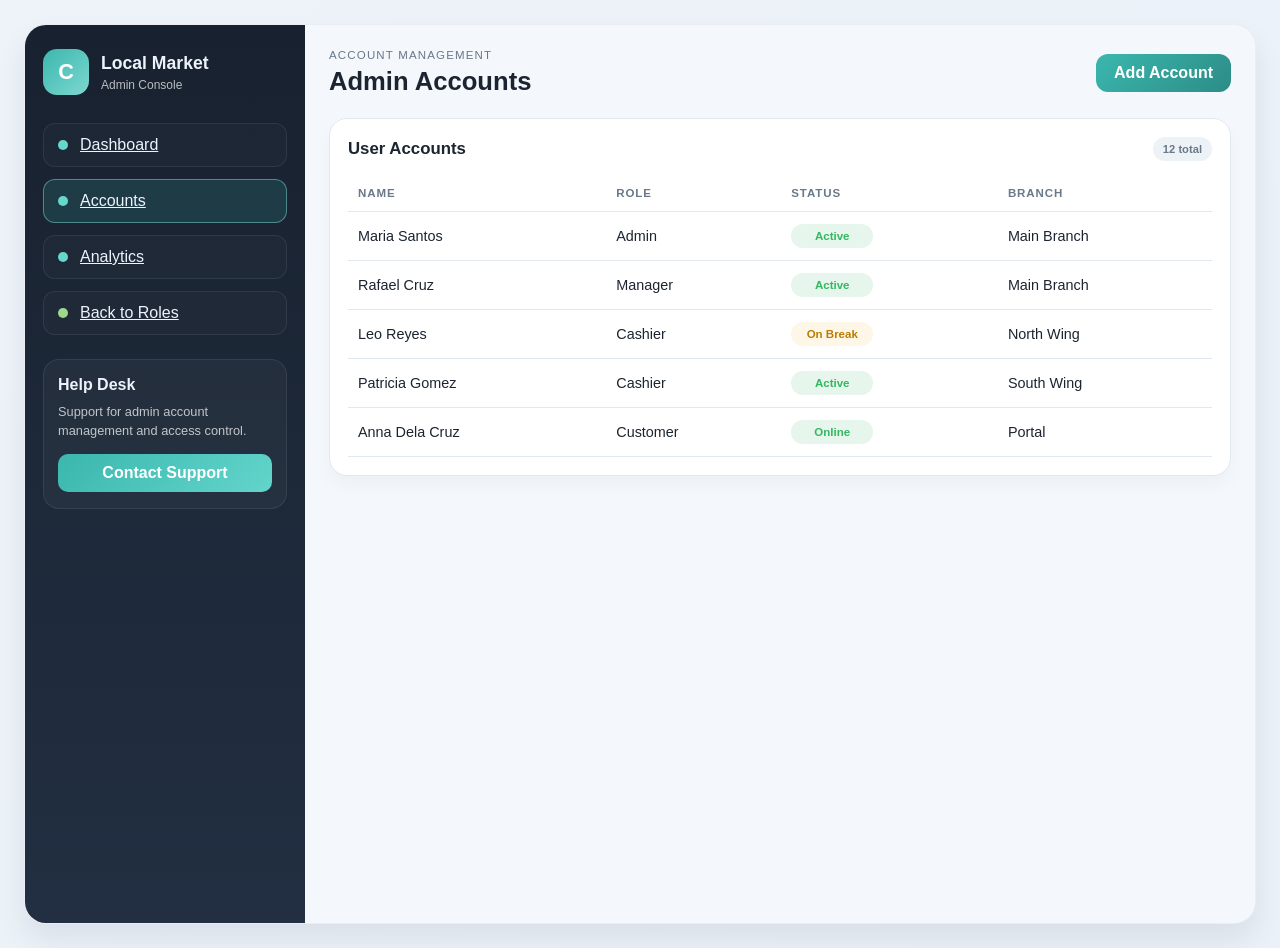
==== admin-accounts.html @ aa59d451 "Build role-based convenience store system" ====
<!DOCTYPE html>
<html lang="en">
  <head>
    <meta charset="UTF-8" />
    <meta name="viewport" content="width=device-width, initial-scale=1.0" />
    <title>Admin Accounts</title>
    <link rel="stylesheet" href="styles.css" />
  </head>
  <body>
    <div class="app-shell">
      <aside class="sidebar">
        <div class="brand-block">
          <div class="brand-mark">C</div>
          <div>
            <h1>Local Market</h1>
            <p>Admin Console</p>
          </div>
        </div>

        <nav class="nav-panel">
          <a class="nav-item" href="admin.html"><span class="dot admin"></span>Dashboard</a>
          <a class="nav-item active" href="admin-accounts.html"><span class="dot admin"></span>Accounts</a>
          <a class="nav-item" href="admin-analytics.html"><span class="dot admin"></span>Analytics</a>
          <a class="nav-item" href="index.html"><span class="dot customer"></span>Back to Roles</a>
        </nav>

        <div class="help-box">
          <h3>Help Desk</h3>
          <p>Support for admin account management and access control.</p>
          <button>Contact Support</button>
        </div>
      </aside>

      <main class="main-panel">
        <header class="topbar">
          <div>
            <p class="eyebrow">Account Management</p>
            <h2>Admin Accounts</h2>
          </div>
          <div class="topbar-actions">
            <button class="primary-btn">Add Account</button>
          </div>
        </header>

        <section class="content-grid">
          <div class="panel full">
            <div class="panel-header">
              <h3>User Accounts</h3>
              <span class="pill neutral">12 total</span>
            </div>
            <table class="inventory-table">
              <thead>
                <tr>
                  <th>Name</th>
                  <th>Role</th>
                  <th>Status</th>
                  <th>Branch</th>
                </tr>
              </thead>
              <tbody>
                <tr><td>Maria Santos</td><td>Admin</td><td><span class="status-tag good">Active</span></td><td>Main Branch</td></tr>
                <tr><td>Rafael Cruz</td><td>Manager</td><td><span class="status-tag good">Active</span></td><td>Main Branch</td></tr>
                <tr><td>Leo Reyes</td><td>Cashier</td><td><span class="status-tag warn">On Break</span></td><td>North Wing</td></tr>
                <tr><td>Patricia Gomez</td><td>Cashier</td><td><span class="status-tag good">Active</span></td><td>South Wing</td></tr>
                <tr><td>Anna Dela Cruz</td><td>Customer</td><td><span class="status-tag good">Online</span></td><td>Portal</td></tr>
              </tbody>
            </table>
          </div>
        </section>
      </main>
    </div>
  </body>
</html>
---- styles.css ----
:root {
  --bg: #f4f7fb;
  --surface: #ffffff;
  --surface-alt: #eef3f9;
  --sidebar: #18212f;
  --sidebar-soft: #222f42;
  --primary: #3bb7ae;
  --primary-dark: #2c8c86;
  --warning: #f4b942;
  --danger: #f56f6f;
  --success: #35b761;
  --text: #1b2430;
  --muted: #69788a;
  --line: #e2e8f0;
  --shadow: 0 16px 30px rgba(15, 23, 42, 0.08);
}

* { box-sizing: border-box; }

html, body {
  margin: 0;
  min-height: 100%;
  background: linear-gradient(135deg, #edf3f8 0%, #eaf1f8 100%);
  color: var(--text);
  font-family: Arial, Helvetica, sans-serif;
}

body {
  display: flex;
  justify-content: center;
  padding: 24px;
}

.landing-body {
  min-height: 100vh;
  display: grid;
  place-items: center;
}

button, input {
  font: inherit;
}

.landing-shell {
  width: min(1100px, 100%);
  background: rgba(255,255,255,0.72);
  border: 1px solid rgba(15,23,42,0.08);
  border-radius: 24px;
  padding: 32px;
  box-shadow: var(--shadow);
  backdrop-filter: blur(10px);
}

.landing-header {
  text-align: center;
  margin-bottom: 28px;
}

.landing-header h1 {
  margin: 0 0 10px;
  font-size: clamp(2rem, 3vw, 3rem);
}

.subtext {
  margin: 0;
  color: var(--muted);
  font-size: 1rem;
}

.role-grid {
  display: grid;
  grid-template-columns: repeat(2, minmax(0, 1fr));
  gap: 18px;
}

.role-card {
  display: flex;
  align-items: center;
  gap: 16px;
  padding: 20px;
  border-radius: 18px;
  text-decoration: none;
  color: var(--text);
  background: var(--surface);
  border: 1px solid var(--line);
  box-shadow: 0 14px 24px rgba(15,23,42,0.04);
  transition: transform 0.2s ease, box-shadow 0.2s ease;
}

.role-card:hover {
  transform: translateY(-3px);
  box-shadow: 0 18px 32px rgba(15,23,42,0.08);
}

.role-card.admin { border-top: 4px solid #3bb7ae; }
.role-card.manager { border-top: 4px solid #f4b942; }
.role-card.cashier { border-top: 4px solid #7ca4ff; }
.role-card.customer { border-top: 4px solid #55c56d; }

.role-icon {
  width: 58px;
  height: 58px;
  border-radius: 18px;
  display: grid;
  place-items: center;
  font-size: 1.4rem;
  font-weight: 700;
  color: #fff;
}

.role-card.admin .role-icon { background: linear-gradient(135deg, #3bb7ae, #5ac9c3); }
.role-card.manager .role-icon { background: linear-gradient(135deg, #f4b942, #efc86a); }
.role-card.cashier .role-icon { background: linear-gradient(135deg, #7ca4ff, #93b5ff); }
.role-card.customer .role-icon { background: linear-gradient(135deg, #55c56d, #7ad189); }

.role-card h2 {
  margin: 0 0 4px;
  font-size: 1.3rem;
}

.role-card p {
  margin: 0;
  color: var(--muted);
  line-height: 1.4;
}

.app-shell {
  width: 1280px;
  max-width: 100%;
  min-height: 900px;
  background: var(--bg);
  border: 1px solid rgba(15, 23, 42, 0.04);
  border-radius: 22px;
  overflow: hidden;
  box-shadow: var(--shadow);
  display: grid;
  grid-template-columns: 280px 1fr;
}

.sidebar {
  background: linear-gradient(180deg, var(--sidebar) 0%, var(--sidebar-soft) 100%);
  color: #edf3fd;
  padding: 24px 18px;
}

.brand-block {
  display: flex;
  align-items: center;
  gap: 12px;
  margin-bottom: 28px;
}

.brand-mark {
  width: 46px;
  height: 46px;
  border-radius: 14px;
  background: linear-gradient(135deg, var(--primary), #7dd8d0);
  display: grid;
  place-items: center;
  font-weight: 700;
  font-size: 1.35rem;
  color: white;
}

.brand-block h1 {
  font-size: 1.1rem;
  margin: 0;
}

.brand-block p {
  margin: 4px 0 0;
  color: rgba(255,255,255,0.7);
  font-size: 0.75rem;
}

.nav-panel {
  display: flex;
  flex-direction: column;
  gap: 12px;
}

.nav-item {
  display: flex;
  align-items: center;
  gap: 12px;
  width: 100%;
  padding: 12px 14px;
  border: 1px solid rgba(255,255,255,0.08);
  background: rgba(255,255,255,0.02);
  color: #edf3fd;
  border-radius: 12px;
  text-align: left;
  cursor: pointer;
  transition: 0.2s ease;
}

.nav-item.active {
  background: rgba(59, 183, 174, 0.16);
  border-color: rgba(127, 216, 208, 0.5);
}

.dot {
  display: inline-block;
  width: 10px;
  height: 10px;
  border-radius: 50%;
}

.dot.admin { background: #67d7cb; }
.dot.manager { background: #f7c96d; }
.dot.cashier { background: #7ca4ff; }
.dot.customer { background: #9dda8b; }

.help-box {
  margin-top: 24px;
  background: rgba(255,255,255,0.04);
  border: 1px solid rgba(255,255,255,0.08);
  border-radius: 16px;
  padding: 16px 14px;
}

.help-box h3 {
  margin: 0 0 8px;
  font-size: 1rem;
}

.help-box p {
  margin: 0 0 14px;
  color: rgba(255,255,255,0.72);
  font-size: 0.8rem;
  line-height: 1.5;
}

.help-box button {
  width: 100%;
  border: none;
  border-radius: 10px;
  background: linear-gradient(135deg, var(--primary), #63d5cb);
  color: white;
  padding: 10px 12px;
  cursor: pointer;
  font-weight: 700;
}

.main-panel {
  padding: 24px;
}

.topbar {
  display: flex;
  justify-content: space-between;
  align-items: center;
  gap: 16px;
  margin-bottom: 22px;
}

.eyebrow {
  margin: 0 0 6px;
  color: var(--muted);
  font-size: 0.72rem;
  text-transform: uppercase;
  letter-spacing: 0.1em;
}

.topbar h2 {
  margin: 0;
  font-size: clamp(1.5rem, 2vw, 2.2rem);
}

.topbar-actions {
  display: flex;
  align-items: center;
  gap: 12px;
}

.search-box {
  display: flex;
  align-items: center;
  gap: 8px;
  background: var(--surface);
  border: 1px solid var(--line);
  border-radius: 12px;
  padding: 10px 12px;
  min-width: 260px;
}

.search-box input {
  border: none;
  outline: none;
  background: transparent;
  width: 100%;
  color: var(--text);
}

.primary-btn {
  border: none;
  background: linear-gradient(135deg, var(--primary), var(--primary-dark));
  color: white;
  border-radius: 12px;
  padding: 10px 18px;
  font-weight: 700;
  cursor: pointer;
}

.stats-grid {
  display: grid;
  grid-template-columns: repeat(4, minmax(0, 1fr));
  gap: 16px;
  margin-bottom: 20px;
}

.stat-card {
  background: var(--surface);
  border: 1px solid var(--line);
  border-radius: 18px;
  padding: 18px 18px 16px;
  box-shadow: 0 8px 18px rgba(15,23,42,0.03);
}

.stat-label {
  color: var(--muted);
  font-size: 0.72rem;
  text-transform: uppercase;
  letter-spacing: 0.08em;
}

.stat-value {
  margin-top: 12px;
  font-size: clamp(1.5rem, 2vw, 2.1rem);
  font-weight: 700;
}

.stat-trend {
  display: inline-block;
  margin-top: 8px;
  font-size: 0.72rem;
  color: var(--success);
  font-weight: 700;
}

.content-grid {
  display: grid;
  grid-template-columns: 1.4fr 0.9fr;
  gap: 18px;
}

.panel {
  background: var(--surface);
  border: 1px solid var(--line);
  border-radius: 18px;
  padding: 18px;
  box-shadow: 0 10px 18px rgba(15,23,42,0.03);
}

.panel.large { min-height: 240px; }
.panel.full {
  grid-column: 1 / -1;
}

.panel-header {
  display: flex;
  justify-content: space-between;
  align-items: center;
  gap: 12px;
  margin-bottom: 14px;
}

.panel-header h3 {
  margin: 0;
  font-size: 1.05rem;
}

.pill {
  display: inline-flex;
  align-items: center;
  padding: 6px 10px;
  border-radius: 999px;
  font-size: 0.7rem;
  font-weight: 700;
}

.pill.success { background: rgba(53,183,97,0.12); color: var(--success); }
.pill.warning { background: rgba(244,185,66,0.12); color: #bd7b00; }
.pill.info { background: rgba(59,183,174,0.12); color: var(--primary-dark); }
.pill.neutral { background: #edf2f7; color: var(--muted); }

.chart-wrap {
  height: 200px;
  display: flex;
  align-items: end;
  padding-top: 10px;
}

.bars {
  width: 100%;
  height: 100%;
  display: flex;
  align-items: end;
  gap: 16px;
}

.bar-col {
  flex: 1;
  display: flex;
  flex-direction: column;
  justify-content: end;
  align-items: center;
  height: 100%;
  gap: 8px;
}

.bar {
  width: 100%;
  max-width: 42px;
  background: linear-gradient(180deg, #7ed8d2 0%, #3bb7ae 100%);
  border-radius: 12px 12px 0 0;
  min-height: 26px;
}

.bar-label {
  color: var(--muted);
  font-size: 0.72rem;
}

.alerts-list {
  margin: 0;
  padding: 0;
  list-style: none;
  display: flex;
  flex-direction: column;
  gap: 12px;
}

.alerts-list li {
  display: flex;
  justify-content: space-between;
  align-items: center;
  gap: 10px;
  padding: 12px 12px;
  border-radius: 12px;
  background: #f9fafb;
  border: 1px solid var(--line);
}

.alert-left {
  display: flex;
  gap: 10px;
  align-items: center;
}

.alert-icon {
  width: 10px;
  height: 10px;
  border-radius: 50%;
  display: inline-block;
}

.alert-icon.warning { background: var(--warning); }
.alert-icon.danger { background: var(--danger); }
.alert-icon.success { background: var(--success); }

.alerts-list strong {
  display: block;
  font-size: 0.82rem;
}

.alerts-list small {
  color: var(--muted);
}

.inventory-table {
  width: 100%;
  border-collapse: collapse;
}

.inventory-table th, .inventory-table td {
  padding: 12px 10px;
  border-bottom: 1px solid var(--line);
  text-align: left;
  font-size: 0.9rem;
}

.inventory-table th {
  color: var(--muted);
  font-size: 0.72rem;
  text-transform: uppercase;
  letter-spacing: 0.08em;
}

.status-tag {
  display: inline-flex;
  align-items: center;
  justify-content: center;
  min-width: 82px;
  padding: 6px 8px;
  border-radius: 999px;
  font-size: 0.72rem;
  font-weight: 700;
}

.status-tag.good { background: rgba(53,183,97,0.12); color: var(--success); }
.status-tag.warn { background: rgba(244,185,66,0.12); color: #bd7b00; }
.status-tag.low { background: rgba(245,111,111,0.14); color: #bb4d4d; }

.transactions {
  display: flex;
  flex-direction: column;
  gap: 10px;
}

.transaction-item {
  display: flex;
  align-items: center;
  justify-content: space-between;
  gap: 10px;
  background: #f8fafc;
  border: 1px solid var(--line);
  border-radius: 12px;
  padding: 12px;
}

.transaction-item strong {
  display: block;
  font-size: 0.85rem;
}

.transaction-item small {
  color: var(--muted);
}

.transaction-amount {
  font-weight: 700;
  color: var(--text);
}

.feature-grid {
  display: grid;
  grid-template-columns: repeat(5, minmax(0, 1fr));
  gap: 14px;
}

.customer-products {
  grid-template-columns: repeat(5, minmax(0, 1fr));
}

.feature-card {
  border: 1px solid var(--line);
  background: linear-gradient(180deg, #fbfcfe 0%, #f3f7fb 100%);
  border-radius: 14px;
  padding: 14px;
}

.feature-card .feature-icon {
  width: 40px;
  height: 40px;
  border-radius: 12px;
  background: linear-gradient(135deg, rgba(59,183,174,0.14), rgba(124,164,255,0.18));
  display: grid;
  place-items: center;
  margin-bottom: 12px;
  font-size: 1.1rem;
}

.feature-card h4 {
  margin: 0 0 8px;
  font-size: 0.95rem;
}

.feature-card p {
  margin: 0;
  color: var(--muted);
  font-size: 0.78rem;
  line-height: 1.5;
}

.pos-layout {
  grid-template-columns: 280px 1fr;
}

.pos-grid {
  display: grid;
  grid-template-columns: 1.15fr 0.85fr;
  gap: 18px;
}

.pos-panel {
  min-height: 460px;
}

.sale-items {
  display: flex;
  flex-direction: column;
  gap: 12px;
  margin-top: 8px;
  margin-bottom: 18px;
}

.sale-row,
.total-row {
  display: flex;
  justify-content: space-between;
  align-items: center;
  gap: 12px;
  padding: 10px 0;
  border-bottom: 1px solid var(--line);
}

.sale-row span:first-child {
  flex: 1;
  color: var(--text);
}

.sale-row span:nth-child(2),
.sale-row span:nth-child(3) {
  color: var(--muted);
}

.totals {
  margin-top: 10px;
}

.total-row.total {
  border-bottom: none;
  font-size: 1.1rem;
}

.payment-actions {
  display: flex;
  flex-direction: column;
  gap: 10px;
  margin-top: 20px;
}

.full {
  width: 100%;
}

.secondary-btn {
  border: 1px solid var(--line);
  background: #f8fafb;
  color: var(--text);
  border-radius: 12px;
  padding: 10px 18px;
  font-weight: 700;
  cursor: pointer;
}

.scanner-box {
  width: 100%;
  height: 200px;
  background: linear-gradient(135deg, #eef5f8, #edf2f8);
  border: 2px dashed #bfcedb;
  border-radius: 18px;
  display: grid;
  place-items: center;
  position: relative;
  margin-bottom: 16px;
  color: var(--muted);
  font-weight: 700;
}

.scanner-line {
  position: absolute;
  left: 20px;
  right: 20px;
  top: 50%;
  height: 2px;
  background: linear-gradient(90deg, transparent, var(--primary), transparent);
}

.quick-items {
  display: grid;
  grid-template-columns: repeat(2, minmax(0, 1fr));
  gap: 10px;
}

.quick-items button {
  border: 1px solid var(--line);
  background: var(--surface);
  border-radius: 10px;
  padding: 12px;
  font-weight: 700;
  color: var(--text);
  cursor: pointer;
}

@media (max-width: 980px) {
  .app-shell {
    grid-template-columns: 1fr;
  }

  .sidebar {
    border-bottom: 1px solid rgba(255,255,255,0.08);
  }

  .stats-grid {
    grid-template-columns: repeat(2, minmax(0, 1fr));
  }

  .content-grid {
    grid-template-columns: 1fr;
  }

  .feature-grid {
    grid-template-columns: repeat(2, minmax(0, 1fr));
  }
}

@media (max-width: 560px) {
  body { padding: 12px; }
  .main-panel { padding: 16px; }
  .topbar { flex-direction: column; align-items: flex-start; }
  .topbar-actions { width: 100%; }
  .search-box { flex: 1; min-width: 0; }
  .stats-grid,
  .feature-grid {
    grid-template-columns: 1fr;
  }
}
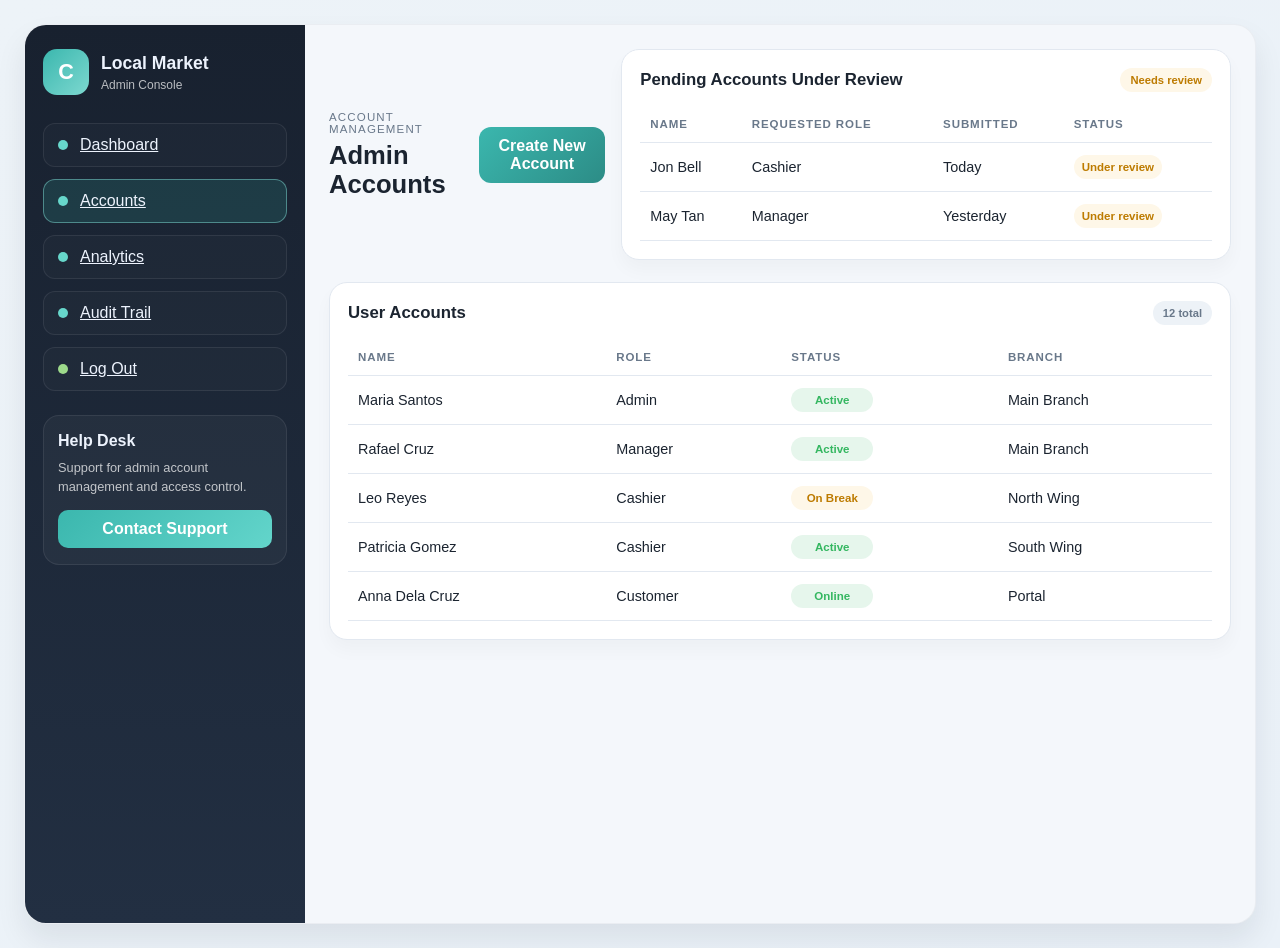
==== commit 4b07ed46: "Prepare complete convenience store system" ====
--- a/admin-accounts.html
+++ b/admin-accounts.html
@@ -20,8 +20,9 @@
         <nav class="nav-panel">
           <a class="nav-item" href="admin.html"><span class="dot admin"></span>Dashboard</a>
           <a class="nav-item active" href="admin-accounts.html"><span class="dot admin"></span>Accounts</a>
-          <a class="nav-item" href="admin-analytics.html"><span class="dot admin"></span>Analytics</a>
-          <a class="nav-item" href="index.html"><span class="dot customer"></span>Back to Roles</a>
+          <a class="nav-item" href="admin.html#analytics"><span class="dot admin"></span>Analytics</a>
+          <a class="nav-item" href="admin.html#audit"><span class="dot admin"></span>Audit Trail</a>
+          <a class="nav-item" data-logout href="login.html"><span class="dot customer"></span>Log Out</a>
         </nav>
 
         <div class="help-box">
@@ -38,7 +39,12 @@
             <h2>Admin Accounts</h2>
           </div>
           <div class="topbar-actions">
-            <button class="primary-btn">Add Account</button>
+            <button class="primary-btn" data-action="create-account">Create New Account</button>
+          </div>
+
+          <div class="panel full">
+            <div class="panel-header"><h3>Pending Accounts Under Review</h3><span class="pill warning">Needs review</span></div>
+            <table class="inventory-table"><thead><tr><th>Name</th><th>Requested role</th><th>Submitted</th><th>Status</th></tr></thead><tbody><tr><td>Jon Bell</td><td>Cashier</td><td>Today</td><td><span class="status-tag warn">Under review</span></td></tr><tr><td>May Tan</td><td>Manager</td><td>Yesterday</td><td><span class="status-tag warn">Under review</span></td></tr></tbody></table>
           </div>
         </header>
 
@@ -69,5 +75,6 @@
         </section>
       </main>
     </div>
+    <script src="app.js"></script>
   </body>
 </html>
--- a/styles.css
+++ b/styles.css
@@ -29,6 +29,7 @@
   display: flex;
   justify-content: center;
   padding: 24px;
+  overflow-y: auto;
 }
 
 .landing-body {
@@ -136,6 +137,52 @@
   display: grid;
   grid-template-columns: 280px 1fr;
 }
+
+.access-shell {
+  width: min(1080px, 100%);
+  display: grid;
+  grid-template-columns: 1fr 0.9fr;
+  gap: 22px;
+  align-items: stretch;
+}
+
+.access-intro, .login-card {
+  background: rgba(255,255,255,0.84);
+  border: 1px solid var(--line);
+  border-radius: 22px;
+  padding: 34px;
+  box-shadow: var(--shadow);
+}
+
+.access-intro { background: linear-gradient(145deg, #183745, #24605f); color: white; }
+.access-intro .eyebrow, .access-intro p { color: rgba(255,255,255,0.76); }
+.access-intro h1 { max-width: 520px; font-size: clamp(2.4rem, 5vw, 4.5rem); margin: 70px 0 16px; line-height: 1.02; }
+.access-intro > p:not(.eyebrow) { max-width: 430px; line-height: 1.6; }
+.access-note { margin-top: 100px; border-top: 1px solid rgba(255,255,255,0.22); padding-top: 18px; display: grid; gap: 6px; }
+.access-note span { color: rgba(255,255,255,0.7); font-size: 0.85rem; line-height: 1.5; }
+.login-card h2 { margin: 0; }
+.login-form, .modal-card { display: grid; gap: 14px; }
+.login-form label, .modal-card label, .search-label { display: grid; gap: 7px; color: var(--muted); font-size: 0.8rem; font-weight: 700; }
+.login-form input, .login-form select, .modal-card input, .modal-card select, .modal-card textarea, .search-label input { width: 100%; border: 1px solid var(--line); border-radius: 10px; padding: 11px 12px; background: white; color: var(--text); }
+.modal-card textarea { min-height: 76px; resize: vertical; }
+.customer-access { border-top: 1px solid var(--line); margin-top: 22px; padding-top: 18px; display: grid; gap: 12px; }
+.customer-access small { display: block; color: var(--muted); margin-top: 4px; }
+.button-row { display: flex; gap: 10px; flex-wrap: wrap; align-items: center; }
+.button-row > * { text-decoration: none; }
+.quiet-link { display: inline-block; margin-top: 18px; color: var(--muted); font-size: 0.8rem; }
+.guest-banner { background: #fff8e7; border: 1px solid #f3d98d; color: #916a13; border-radius: 12px; padding: 12px 14px; margin-bottom: 20px; }
+.panel-copy, .modal-copy { color: var(--muted); line-height: 1.6; }
+.stats-grid.compact { margin-top: 14px; margin-bottom: 0; grid-template-columns: repeat(3, minmax(0, 1fr)); }
+.action-modal { border: none; border-radius: 18px; padding: 0; width: min(520px, calc(100% - 32px)); box-shadow: 0 24px 80px rgba(15,23,42,0.25); }
+.action-modal::backdrop { background: rgba(15,23,42,0.45); }
+.modal-card { padding: 22px; }
+.icon-btn { border: none; background: transparent; font-size: 1.5rem; cursor: pointer; color: var(--muted); }
+.qty-btn { border: 1px solid var(--line); background: white; border-radius: 6px; width: 24px; height: 24px; cursor: pointer; }
+.sale-row small, .suggestions small { display: block; color: var(--muted); font-size: 0.72rem; }
+.suggestions { display: grid; gap: 8px; margin-top: 12px; }
+.suggestions button { border: 1px solid var(--line); background: #f8fafc; border-radius: 10px; padding: 10px; text-align: left; cursor: pointer; }
+.empty-state { color: var(--muted); padding: 12px 0; }
+.status-tag.neutral { background: #edf2f7; color: var(--muted); }
 
 .sidebar {
   background: linear-gradient(180deg, var(--sidebar) 0%, var(--sidebar-soft) 100%);
@@ -685,6 +732,9 @@
 }
 
 @media (max-width: 980px) {
+  .access-shell { grid-template-columns: 1fr; }
+  .access-intro h1 { margin-top: 20px; }
+  .access-note { margin-top: 32px; }
   .app-shell {
     grid-template-columns: 1fr;
   }
